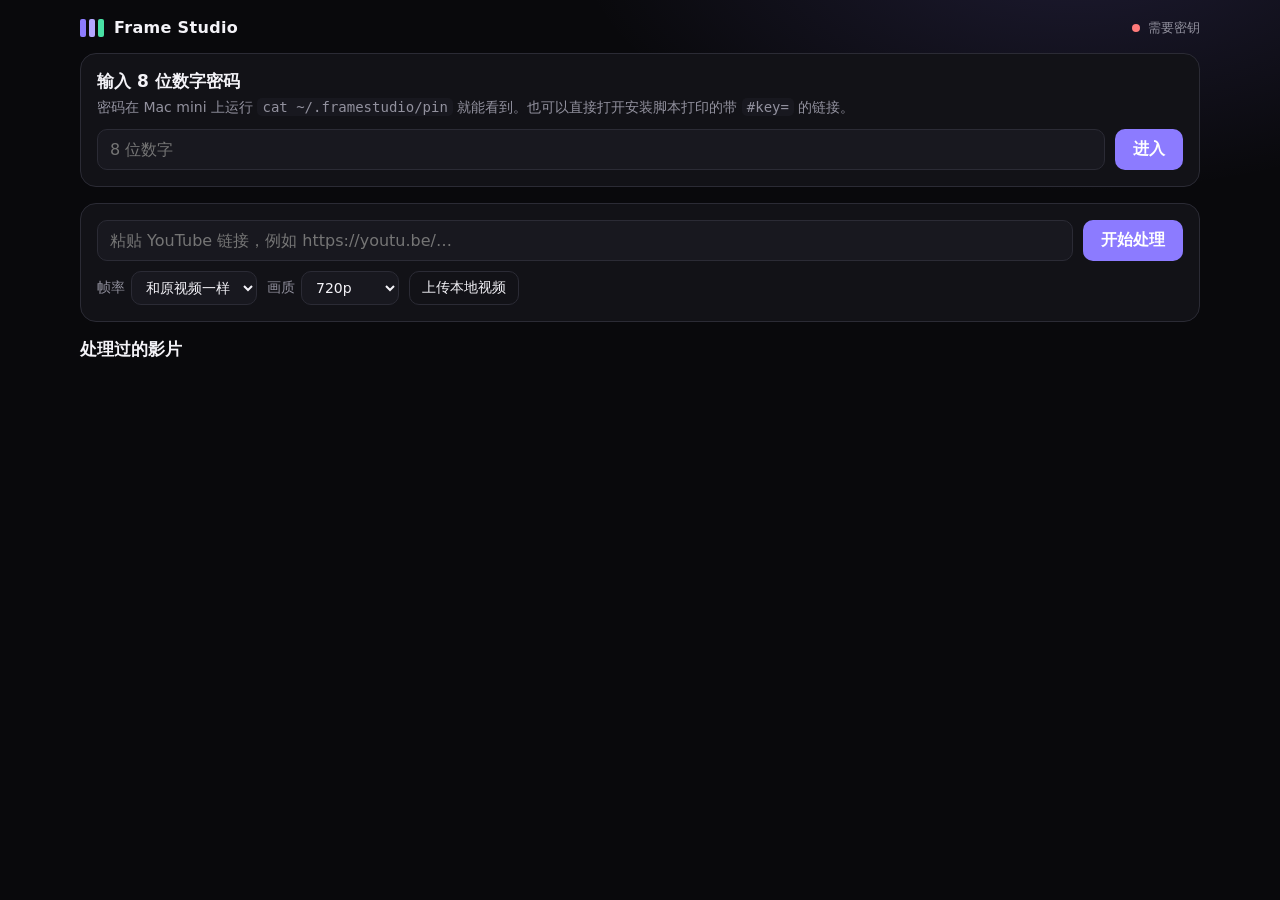
==== frame-player/index.html @ e5dbc132 "Short 8-digit PIN for the car: the page trades it for the key ~/.framestudio/pin is made on first st" ====
<!doctype html>
<html lang="zh-CN">
<head>
  <meta charset="utf-8">
  <meta name="viewport" content="width=device-width, initial-scale=1, viewport-fit=cover">
  <meta name="theme-color" content="#09090c">
  <meta name="description" content="把视频拆成一帧一帧的图片，再按帧率配着声音播放。">
  <title>Frame Studio</title>
  <link rel="stylesheet" href="./styles.css?v=4">
</head>
<body>
  <main class="shell">
    <header class="topbar">
      <div class="brand"><span class="brand-mark" aria-hidden="true"><i></i><i></i><i></i></span>Frame Studio</div>
      <div class="server" id="serverStatus"><span class="dot"></span><span id="serverText">连接中…</span></div>
    </header>

    <section class="card key-card" id="keyCard" hidden>
      <h2>输入 8 位数字密码</h2>
      <p>密码在 Mac mini 上运行 <code>cat ~/.framestudio/pin</code> 就能看到。也可以直接打开安装脚本打印的带 <code>#key=</code> 的链接。</p>
      <form id="keyForm" class="row">
        <input id="keyInput" type="text" inputmode="numeric" autocomplete="off" placeholder="8 位数字" required>
        <button class="primary" type="submit">进入</button>
      </form>
      <p class="note error" id="keyHint" hidden></p>
    </section>

    <section class="card new-card" id="newCard">
      <form id="newForm">
        <label class="sr-only" for="urlInput">YouTube 或视频链接</label>
        <div class="row">
          <input id="urlInput" type="url" inputmode="url" autocomplete="off" placeholder="粘贴 YouTube 链接，例如 https://youtu.be/…" required>
          <button class="primary" id="startBtn" type="submit">开始处理</button>
        </div>
        <div class="row options">
          <label>帧率
            <select id="fpsSelect">
              <option value="0" selected>和原视频一样</option>
              <option value="60">60 fps</option><option value="50">50 fps</option><option value="30">30 fps</option>
              <option value="25">25 fps</option><option value="24">24 fps</option><option value="15">15 fps</option>
              <option value="12">12 fps</option>
            </select>
          </label>
          <label>画质
            <select id="heightSelect">
              <option value="1080">1080p</option><option value="720" selected>720p</option>
              <option value="480">480p</option><option value="360">360p</option><option value="0">原始大小</option>
            </select>
          </label>
          <label class="ghost upload">上传本地视频<input id="fileInput" type="file" accept="video/*"></label>
        </div>
        <p class="note" id="newNote" hidden></p>
      </form>
    </section>

    <section class="card player-card" id="playerCard" hidden>
      <div class="stage" id="stage">
        <canvas id="canvas"></canvas>
        <div class="badge buffer-badge" id="bufferBadge" hidden>缓冲中…</div>
      </div>
      <div class="timeline-row">
        <span id="curTime">0:00.00</span>
        <input id="timeline" type="range" min="0" max="1000" step="1" value="0" aria-label="进度">
        <span id="durTime">0:00.00</span>
      </div>
      <div class="controls">
        <button class="ctl" id="prevBtn" title="上一帧 (←)" aria-label="上一帧"></button>
        <button class="ctl play" id="playBtn" title="播放/暂停 (空格)" aria-label="播放"></button>
        <button class="ctl" id="nextBtn" title="下一帧 (→)" aria-label="下一帧"></button>
        <select class="ctl rate" id="rateSelect" aria-label="速度">
          <option value="0.25">0.25×</option><option value="0.5">0.5×</option><option value="0.75">0.75×</option>
          <option value="1" selected>1×</option><option value="1.25">1.25×</option><option value="1.5">1.5×</option><option value="2">2×</option>
        </select>
        <span class="spacer"></span>
        <button class="ctl" id="muteBtn" title="静音 (M)" aria-label="静音"></button>
        <button class="ctl" id="fsBtn" title="全屏 (F)" aria-label="全屏"></button>
      </div>
      <div class="now">
        <strong id="nowTitle"></strong>
        <span id="nowInfo"></span>
      </div>
    </section>

    <section class="library">
      <div class="lib-head"><h2>处理过的影片</h2><span id="libInfo"></span></div>
      <div class="grid" id="grid"></div>
      <p class="empty" id="libEmpty" hidden>还没有影片。贴一个 YouTube 链接开始吧。</p>
    </section>
  </main>
  <script src="./app.js?v=6"></script>
</body>
</html>
---- frame-player/styles.css ----
:root {
  --bg: #09090c;
  --panel: #121217;
  --panel-2: #18181f;
  --line: #2b2b35;
  --text: #f4f3f8;
  --muted: #92919e;
  --violet: #8c7bff;
  --violet-2: #b4a7ff;
  --green: #48e0a4;
  --amber: #ffc861;
  --danger: #ff7a7a;
  --radius: 16px;
  color-scheme: dark;
}
* { box-sizing: border-box; }
html, body { margin: 0; }
body {
  background: radial-gradient(800px 420px at 84% -8%, rgba(140, 123, 255, .16), transparent 63%), var(--bg);
  color: var(--text);
  font-family: Inter, ui-sans-serif, system-ui, -apple-system, BlinkMacSystemFont, "PingFang SC", "Segoe UI", sans-serif;
  -webkit-font-smoothing: antialiased;
  min-height: 100vh;
}
button, input, select { font: inherit; color: inherit; }
[hidden] { display: none !important; }
.sr-only { position: absolute; width: 1px; height: 1px; overflow: hidden; clip: rect(0 0 0 0); }
code { background: var(--panel-2); padding: 1px 5px; border-radius: 5px; }

.shell { width: min(1120px, calc(100% - 32px)); margin: 0 auto; padding: 18px 0 calc(40px + env(safe-area-inset-bottom)); }
.topbar { display: flex; align-items: center; justify-content: space-between; margin-bottom: 16px; }
.brand { display: flex; align-items: center; gap: 10px; font-weight: 700; letter-spacing: .02em; }
.brand-mark { display: inline-flex; gap: 3px; }
.brand-mark i { width: 6px; height: 18px; border-radius: 2px; background: var(--violet); }
.brand-mark i:nth-child(2) { background: var(--violet-2); }
.brand-mark i:nth-child(3) { background: var(--green); }
.server { display: flex; align-items: center; gap: 8px; color: var(--muted); font-size: 13px; }
.server .dot { width: 8px; height: 8px; border-radius: 50%; background: var(--muted); }
.server.ok .dot { background: var(--green); }
.server.bad .dot { background: var(--danger); }

.card { background: var(--panel); border: 1px solid var(--line); border-radius: var(--radius); padding: 16px; margin-bottom: 16px; }
.card h2 { margin: 0 0 6px; font-size: 17px; }
.card p { color: var(--muted); margin: 0 0 12px; font-size: 14px; }
.row { display: flex; gap: 10px; align-items: center; flex-wrap: wrap; }
.row > input[type=url], .row > input[type=text] { flex: 1 1 260px; min-width: 0; }
input[type=url], input[type=text], select {
  background: var(--panel-2); border: 1px solid var(--line); border-radius: 10px; padding: 10px 12px; outline: none;
}
input:focus, select:focus { border-color: var(--violet); }
.options { margin-top: 10px; font-size: 14px; color: var(--muted); }
.options label { display: flex; align-items: center; gap: 6px; }
.options select { padding: 7px 10px; color: var(--text); }
button { cursor: pointer; border: 0; }
.primary { background: var(--violet); color: #fff; border-radius: 10px; padding: 10px 18px; font-weight: 600; }
.primary:disabled { opacity: .5; cursor: default; }
.ghost { border: 1px solid var(--line); border-radius: 10px; padding: 7px 12px; background: transparent; cursor: pointer; color: var(--text); }
.ghost:hover { border-color: var(--violet); }
.upload input { display: none; }
.note { margin: 10px 0 0 !important; font-size: 13px; }
.note.error { color: var(--danger) !important; }

.stage { position: relative; background: #000; border-radius: 12px; overflow: hidden; aspect-ratio: 16 / 9; display: grid; place-items: center; }
.stage canvas { width: 100%; height: 100%; object-fit: contain; display: block; }
.stage:fullscreen { border-radius: 0; aspect-ratio: auto; }
.badge { position: absolute; background: rgba(0, 0, 0, .6); border-radius: 8px; padding: 4px 8px; font-size: 12px; }
.buffer-badge { left: 50%; top: 50%; transform: translate(-50%, -50%); font-size: 14px; padding: 8px 14px; }
.timeline-row { display: flex; align-items: center; gap: 10px; margin-top: 12px; font-size: 13px; color: var(--muted); font-variant-numeric: tabular-nums; }
.timeline-row input { flex: 1; accent-color: var(--violet); }
.controls { display: flex; align-items: center; gap: 8px; margin-top: 8px; flex-wrap: wrap; }
.controls .spacer { flex: 1; }
.ctl {
  height: 40px; min-width: 44px; padding: 0 10px; border-radius: 10px;
  background: var(--panel-2); border: 1px solid var(--line); color: var(--text);
  display: inline-flex; align-items: center; justify-content: center;
  font-size: 14px; font-weight: 600; line-height: 1; cursor: pointer;
  -webkit-appearance: none; appearance: none; -webkit-tap-highlight-color: transparent;
}
.ctl:hover { border-color: var(--violet); }
.ctl svg { width: 20px; height: 20px; fill: currentColor; }
.ctl.play { background: var(--violet); border-color: var(--violet); color: #fff; min-width: 56px; }
select.ctl { padding: 0 12px; text-align: center; text-align-last: center; }

/* Fullscreen: the browser's own where it works, otherwise (iPhone) the
   player card simply covers the page. Controls stay underneath the picture. */
.player-card.is-fs {
  position: fixed; inset: 0; z-index: 1000; margin: 0; border: 0; border-radius: 0; background: #000;
  display: flex; flex-direction: column; width: 100%; height: 100%;
  padding: env(safe-area-inset-top) calc(12px + env(safe-area-inset-right)) calc(8px + env(safe-area-inset-bottom)) calc(12px + env(safe-area-inset-left));
}
.player-card.is-fs .stage { flex: 1 1 auto; min-height: 0; aspect-ratio: auto !important; border-radius: 0; }
.player-card.is-fs .now { display: none; }
body.fs-lock { overflow: hidden; }
.now { display: flex; flex-wrap: wrap; gap: 4px 12px; align-items: baseline; margin-top: 12px; }
.now strong { font-size: 15px; }
.now span { color: var(--muted); font-size: 13px; }

.lib-head { display: flex; align-items: baseline; justify-content: space-between; margin: 8px 0 10px; }
.lib-head h2 { margin: 0; font-size: 17px; }
.lib-head span { color: var(--muted); font-size: 13px; }
.grid { display: grid; grid-template-columns: repeat(auto-fill, minmax(240px, 1fr)); gap: 12px; }
.item { background: var(--panel); border: 1px solid var(--line); border-radius: 14px; overflow: hidden; display: flex; flex-direction: column; }
.item.active { border-color: var(--violet); }
.thumb { aspect-ratio: 16 / 9; background: var(--panel-2) center / cover no-repeat; position: relative; cursor: pointer; }
.thumb .dur { position: absolute; right: 8px; bottom: 8px; background: rgba(0, 0, 0, .7); border-radius: 6px; padding: 2px 6px; font-size: 12px; }
.thumb.pending { cursor: default; display: grid; place-items: center; color: var(--muted); font-size: 13px; }
.item-body { padding: 10px 12px 12px; display: flex; flex-direction: column; gap: 6px; flex: 1; }
.item-title { font-size: 14px; font-weight: 600; overflow: hidden; text-overflow: ellipsis; display: -webkit-box; -webkit-line-clamp: 2; -webkit-box-orient: vertical; word-break: break-all; }
.item-meta { color: var(--muted); font-size: 12px; }
.item-meta.error { color: var(--danger); white-space: pre-wrap; max-height: 5.5em; overflow: auto; }
.bar { height: 6px; background: var(--panel-2); border-radius: 3px; overflow: hidden; }
.bar i { display: block; height: 100%; background: var(--amber); width: 0; transition: width .4s; }
.item-actions { display: flex; gap: 6px; margin-top: auto; padding-top: 4px; flex-wrap: wrap; }
.item-actions button, .item-actions a { font-size: 13px; padding: 5px 10px; text-decoration: none; }
.item-actions .danger { color: var(--danger); }
.item-actions .danger.confirm { background: var(--danger); color: #fff; border-color: var(--danger); }
.empty { color: var(--muted); font-size: 14px; }

@media (max-width: 560px) {
  .shell { width: calc(100% - 32px); }
  .card { padding: 12px; }
    .row .primary { flex: 1 1 100%; }
  .controls { gap: 6px; flex-wrap: nowrap; }
  .ctl { min-width: 40px; padding: 0 8px; }
  .ctl.play { min-width: 50px; }
}
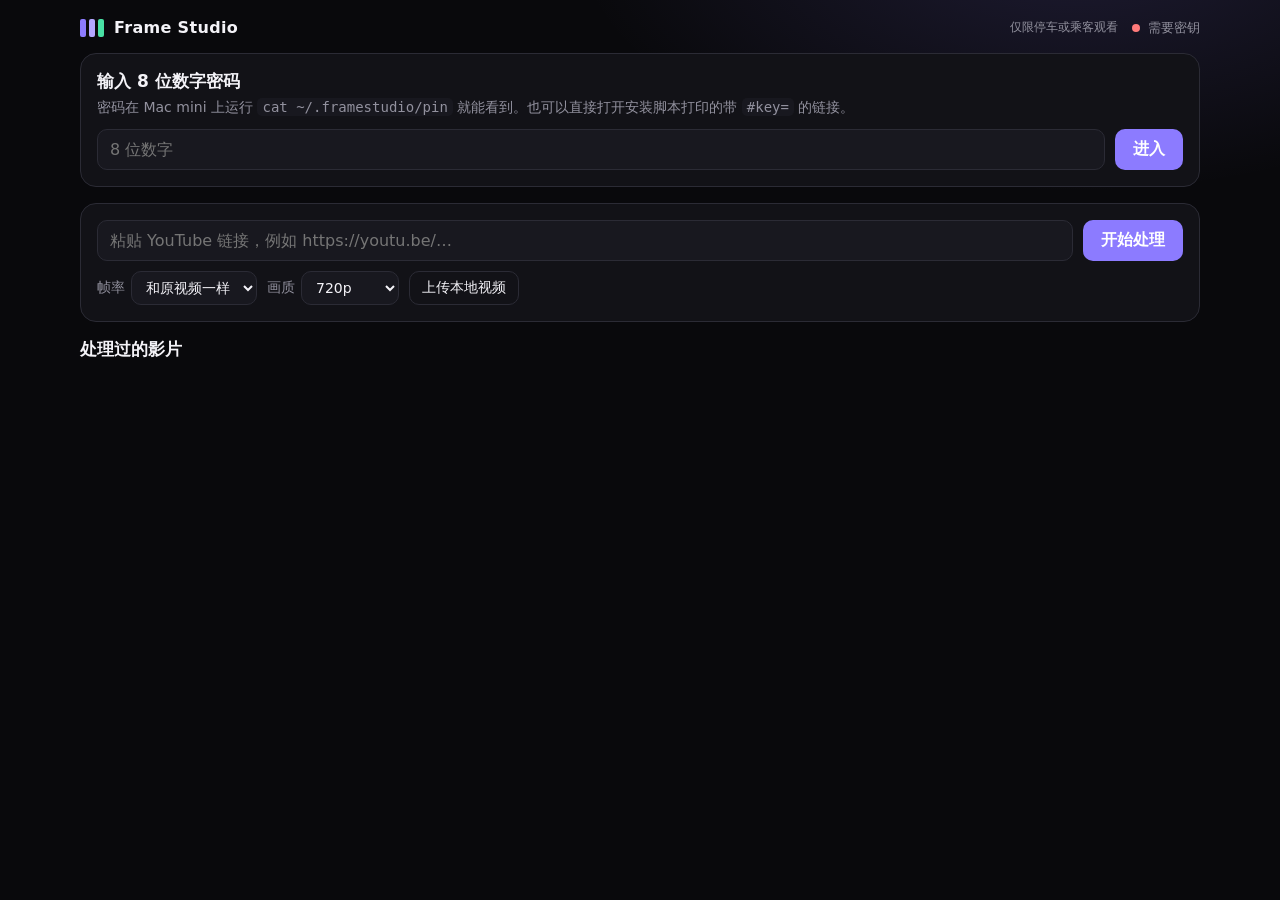
==== commit aca01764: "Player: play sound through Web Audio when the browser refuses an audio element Tesla's browser refus" ====
--- a/frame-player/index.html
+++ b/frame-player/index.html
@@ -6,12 +6,13 @@
   <meta name="theme-color" content="#09090c">
   <meta name="description" content="把视频拆成一帧一帧的图片，再按帧率配着声音播放。">
   <title>Frame Studio</title>
-  <link rel="stylesheet" href="./styles.css?v=4">
+  <link rel="stylesheet" href="./styles.css?v=5">
 </head>
 <body>
   <main class="shell">
     <header class="topbar">
       <div class="brand"><span class="brand-mark" aria-hidden="true"><i></i><i></i><i></i></span>Frame Studio</div>
+      <div class="safe-use">仅限停车或乘客观看</div>
       <div class="server" id="serverStatus"><span class="dot"></span><span id="serverText">连接中…</span></div>
     </header>
 
@@ -87,6 +88,6 @@
       <p class="empty" id="libEmpty" hidden>还没有影片。贴一个 YouTube 链接开始吧。</p>
     </section>
   </main>
-  <script src="./app.js?v=6"></script>
+  <script src="./app.js?v=7"></script>
 </body>
 </html>
--- a/frame-player/styles.css
+++ b/frame-player/styles.css
@@ -34,6 +34,7 @@
 .brand-mark i { width: 6px; height: 18px; border-radius: 2px; background: var(--violet); }
 .brand-mark i:nth-child(2) { background: var(--violet-2); }
 .brand-mark i:nth-child(3) { background: var(--green); }
+.safe-use { margin-left: auto; margin-right: 14px; color: var(--muted); font-size: 12px; }
 .server { display: flex; align-items: center; gap: 8px; color: var(--muted); font-size: 13px; }
 .server .dot { width: 8px; height: 8px; border-radius: 50%; background: var(--muted); }
 .server.ok .dot { background: var(--green); }
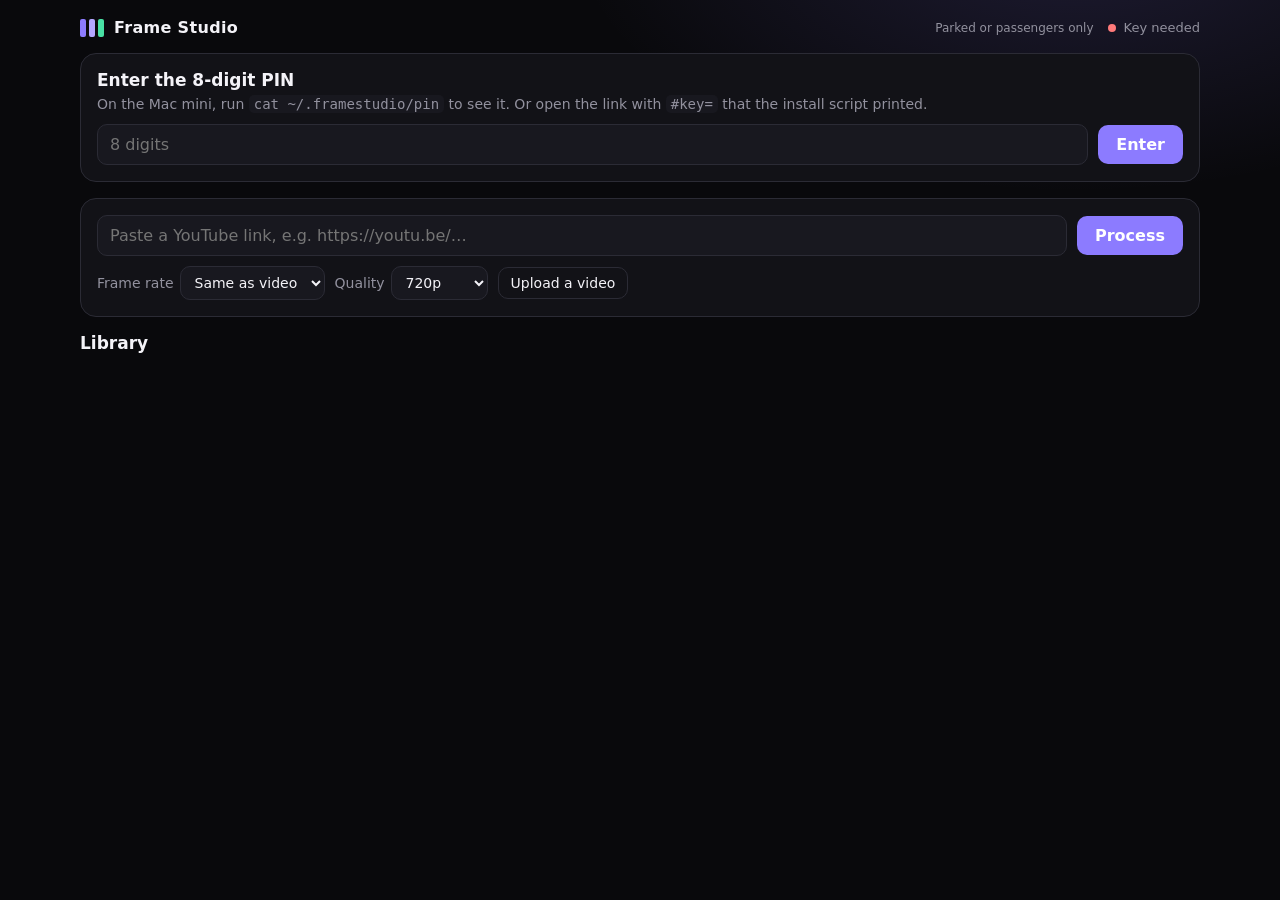
==== commit aa46298c: "Frame Studio UI in English Page, player, library and server messages are English now; older videos' " ====
--- a/frame-player/index.html
+++ b/frame-player/index.html
@@ -1,54 +1,54 @@
 <!doctype html>
-<html lang="zh-CN">
+<html lang="en">
 <head>
   <meta charset="utf-8">
   <meta name="viewport" content="width=device-width, initial-scale=1, viewport-fit=cover">
   <meta name="theme-color" content="#09090c">
-  <meta name="description" content="把视频拆成一帧一帧的图片，再按帧率配着声音播放。">
+  <meta name="description" content="Turns a video into frame images and plays them back at their frame rate with sound.">
   <title>Frame Studio</title>
-  <link rel="stylesheet" href="./styles.css?v=5">
+  <link rel="stylesheet" href="./styles.css?v=6">
 </head>
 <body>
   <main class="shell">
     <header class="topbar">
       <div class="brand"><span class="brand-mark" aria-hidden="true"><i></i><i></i><i></i></span>Frame Studio</div>
-      <div class="safe-use">仅限停车或乘客观看</div>
-      <div class="server" id="serverStatus"><span class="dot"></span><span id="serverText">连接中…</span></div>
+      <div class="safe-use">Parked or passengers only</div>
+      <div class="server" id="serverStatus"><span class="dot"></span><span id="serverText">Connecting…</span></div>
     </header>
 
     <section class="card key-card" id="keyCard" hidden>
-      <h2>输入 8 位数字密码</h2>
-      <p>密码在 Mac mini 上运行 <code>cat ~/.framestudio/pin</code> 就能看到。也可以直接打开安装脚本打印的带 <code>#key=</code> 的链接。</p>
+      <h2>Enter the 8-digit PIN</h2>
+      <p>On the Mac mini, run <code>cat ~/.framestudio/pin</code> to see it. Or open the link with <code>#key=</code> that the install script printed.</p>
       <form id="keyForm" class="row">
-        <input id="keyInput" type="text" inputmode="numeric" autocomplete="off" placeholder="8 位数字" required>
-        <button class="primary" type="submit">进入</button>
+        <input id="keyInput" type="text" inputmode="numeric" autocomplete="off" placeholder="8 digits" required>
+        <button class="primary" type="submit">Enter</button>
       </form>
       <p class="note error" id="keyHint" hidden></p>
     </section>
 
     <section class="card new-card" id="newCard">
       <form id="newForm">
-        <label class="sr-only" for="urlInput">YouTube 或视频链接</label>
+        <label class="sr-only" for="urlInput">YouTube or video link</label>
         <div class="row">
-          <input id="urlInput" type="url" inputmode="url" autocomplete="off" placeholder="粘贴 YouTube 链接，例如 https://youtu.be/…" required>
-          <button class="primary" id="startBtn" type="submit">开始处理</button>
+          <input id="urlInput" type="url" inputmode="url" autocomplete="off" placeholder="Paste a YouTube link, e.g. https://youtu.be/…" required>
+          <button class="primary" id="startBtn" type="submit">Process</button>
         </div>
         <div class="row options">
-          <label>帧率
+          <label>Frame rate
             <select id="fpsSelect">
-              <option value="0" selected>和原视频一样</option>
+              <option value="0" selected>Same as video</option>
               <option value="60">60 fps</option><option value="50">50 fps</option><option value="30">30 fps</option>
               <option value="25">25 fps</option><option value="24">24 fps</option><option value="15">15 fps</option>
               <option value="12">12 fps</option>
             </select>
           </label>
-          <label>画质
+          <label>Quality
             <select id="heightSelect">
               <option value="1080">1080p</option><option value="720" selected>720p</option>
-              <option value="480">480p</option><option value="360">360p</option><option value="0">原始大小</option>
+              <option value="480">480p</option><option value="360">360p</option><option value="0">Original</option>
             </select>
           </label>
-          <label class="ghost upload">上传本地视频<input id="fileInput" type="file" accept="video/*"></label>
+          <label class="ghost upload">Upload a video<input id="fileInput" type="file" accept="video/*"></label>
         </div>
         <p class="note" id="newNote" hidden></p>
       </form>
@@ -57,24 +57,24 @@
     <section class="card player-card" id="playerCard" hidden>
       <div class="stage" id="stage">
         <canvas id="canvas"></canvas>
-        <div class="badge buffer-badge" id="bufferBadge" hidden>缓冲中…</div>
+        <div class="badge buffer-badge" id="bufferBadge" hidden>Buffering…</div>
       </div>
       <div class="timeline-row">
         <span id="curTime">0:00.00</span>
-        <input id="timeline" type="range" min="0" max="1000" step="1" value="0" aria-label="进度">
+        <input id="timeline" type="range" min="0" max="1000" step="1" value="0" aria-label="Position">
         <span id="durTime">0:00.00</span>
       </div>
       <div class="controls">
-        <button class="ctl" id="prevBtn" title="上一帧 (←)" aria-label="上一帧"></button>
-        <button class="ctl play" id="playBtn" title="播放/暂停 (空格)" aria-label="播放"></button>
-        <button class="ctl" id="nextBtn" title="下一帧 (→)" aria-label="下一帧"></button>
-        <select class="ctl rate" id="rateSelect" aria-label="速度">
+        <button class="ctl" id="prevBtn" title="Previous frame (←)" aria-label="Previous frame"></button>
+        <button class="ctl play" id="playBtn" title="Play/pause (Space)" aria-label="Play"></button>
+        <button class="ctl" id="nextBtn" title="Next frame (→)" aria-label="Next frame"></button>
+        <select class="ctl rate" id="rateSelect" aria-label="Speed">
           <option value="0.25">0.25×</option><option value="0.5">0.5×</option><option value="0.75">0.75×</option>
           <option value="1" selected>1×</option><option value="1.25">1.25×</option><option value="1.5">1.5×</option><option value="2">2×</option>
         </select>
         <span class="spacer"></span>
-        <button class="ctl" id="muteBtn" title="静音 (M)" aria-label="静音"></button>
-        <button class="ctl" id="fsBtn" title="全屏 (F)" aria-label="全屏"></button>
+        <button class="ctl" id="muteBtn" title="Mute (M)" aria-label="Mute"></button>
+        <button class="ctl" id="fsBtn" title="Fullscreen (F)" aria-label="Fullscreen"></button>
       </div>
       <div class="now">
         <strong id="nowTitle"></strong>
@@ -83,11 +83,11 @@
     </section>
 
     <section class="library">
-      <div class="lib-head"><h2>处理过的影片</h2><span id="libInfo"></span></div>
+      <div class="lib-head"><h2>Library</h2><span id="libInfo"></span></div>
       <div class="grid" id="grid"></div>
-      <p class="empty" id="libEmpty" hidden>还没有影片。贴一个 YouTube 链接开始吧。</p>
+      <p class="empty" id="libEmpty" hidden>No videos yet. Paste a YouTube link to start.</p>
     </section>
   </main>
-  <script src="./app.js?v=7"></script>
+  <script src="./app.js?v=9"></script>
 </body>
 </html>
--- a/frame-player/styles.css
+++ b/frame-player/styles.css
@@ -29,13 +29,14 @@
 
 .shell { width: min(1120px, calc(100% - 32px)); margin: 0 auto; padding: 18px 0 calc(40px + env(safe-area-inset-bottom)); }
 .topbar { display: flex; align-items: center; justify-content: space-between; margin-bottom: 16px; }
-.brand { display: flex; align-items: center; gap: 10px; font-weight: 700; letter-spacing: .02em; }
+.topbar { flex-wrap: wrap; }
+.brand { white-space: nowrap; display: flex; align-items: center; gap: 10px; font-weight: 700; letter-spacing: .02em; }
 .brand-mark { display: inline-flex; gap: 3px; }
 .brand-mark i { width: 6px; height: 18px; border-radius: 2px; background: var(--violet); }
 .brand-mark i:nth-child(2) { background: var(--violet-2); }
 .brand-mark i:nth-child(3) { background: var(--green); }
 .safe-use { margin-left: auto; margin-right: 14px; color: var(--muted); font-size: 12px; }
-.server { display: flex; align-items: center; gap: 8px; color: var(--muted); font-size: 13px; }
+.server { white-space: nowrap; display: flex; align-items: center; gap: 8px; color: var(--muted); font-size: 13px; }
 .server .dot { width: 8px; height: 8px; border-radius: 50%; background: var(--muted); }
 .server.ok .dot { background: var(--green); }
 .server.bad .dot { background: var(--danger); }
@@ -122,6 +123,7 @@
   .card { padding: 12px; }
     .row .primary { flex: 1 1 100%; }
   .controls { gap: 6px; flex-wrap: nowrap; }
+  .safe-use { order: 3; width: 100%; margin: 6px 0 0; }
   .ctl { min-width: 40px; padding: 0 8px; }
   .ctl.play { min-width: 50px; }
 }
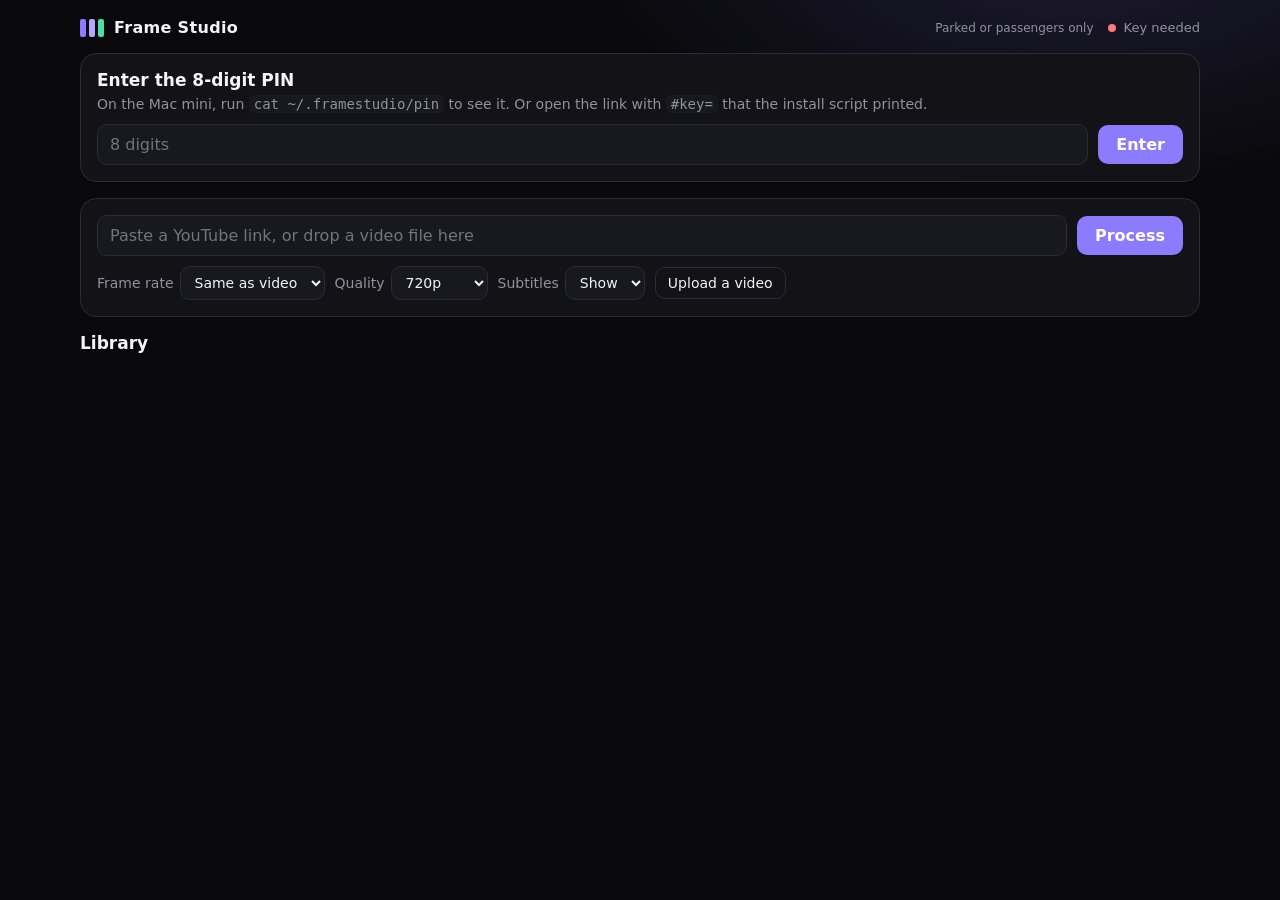
==== commit e84a48d2: "Frame Studio: MKV uploads with subtitles burned in, drag and drop - Upload accepts .mkv and other co" ====
--- a/frame-player/index.html
+++ b/frame-player/index.html
@@ -6,7 +6,7 @@
   <meta name="theme-color" content="#09090c">
   <meta name="description" content="Turns a video into frame images and plays them back at their frame rate with sound.">
   <title>Frame Studio</title>
-  <link rel="stylesheet" href="./styles.css?v=6">
+  <link rel="stylesheet" href="./styles.css?v=10">
 </head>
 <body>
   <main class="shell">
@@ -30,7 +30,7 @@
       <form id="newForm">
         <label class="sr-only" for="urlInput">YouTube or video link</label>
         <div class="row">
-          <input id="urlInput" type="url" inputmode="url" autocomplete="off" placeholder="Paste a YouTube link, e.g. https://youtu.be/…" required>
+          <input id="urlInput" type="url" inputmode="url" autocomplete="off" placeholder="Paste a YouTube link, or drop a video file here" required>
           <button class="primary" id="startBtn" type="submit">Process</button>
         </div>
         <div class="row options">
@@ -48,7 +48,12 @@
               <option value="480">480p</option><option value="360">360p</option><option value="0">Original</option>
             </select>
           </label>
-          <label class="ghost upload">Upload a video<input id="fileInput" type="file" accept="video/*"></label>
+          <label title="For uploaded files that carry subtitles (e.g. MKV)">Subtitles
+            <select id="subsSelect">
+              <option value="1" selected>Show</option><option value="0">Off</option>
+            </select>
+          </label>
+          <label class="ghost upload">Upload a video<input id="fileInput" type="file" accept="video/*,.mkv,.webm,.avi,.mov,.m4v,.ts,.m2ts,.flv,.wmv,.mpg,.mpeg"></label>
         </div>
         <p class="note" id="newNote" hidden></p>
       </form>
@@ -78,6 +83,7 @@
       </div>
       <div class="now">
         <strong id="nowTitle"></strong>
+        <span class="resume" id="resumeInfo" hidden><span id="resumeText"></span> · <button class="link" id="restartBtn" type="button">Start over</button></span>
         <span id="nowInfo"></span>
       </div>
     </section>
@@ -88,6 +94,6 @@
       <p class="empty" id="libEmpty" hidden>No videos yet. Paste a YouTube link to start.</p>
     </section>
   </main>
-  <script src="./app.js?v=9"></script>
+  <script src="./app.js?v=13"></script>
 </body>
 </html>
--- a/frame-player/styles.css
+++ b/frame-player/styles.css
@@ -59,11 +59,14 @@
 .ghost { border: 1px solid var(--line); border-radius: 10px; padding: 7px 12px; background: transparent; cursor: pointer; color: var(--text); }
 .ghost:hover { border-color: var(--violet); }
 .upload input { display: none; }
+.new-card.drop { border-color: var(--violet); border-style: dashed; }
 .note { margin: 10px 0 0 !important; font-size: 13px; }
 .note.error { color: var(--danger) !important; }
 
 .stage { position: relative; background: #000; border-radius: 12px; overflow: hidden; aspect-ratio: 16 / 9; display: grid; place-items: center; }
-.stage canvas { width: 100%; height: 100%; object-fit: contain; display: block; }
+/* The canvas never sizes the stage: it fills it and the picture is fitted
+   inside, so in fullscreen it cannot run under the controls. */
+.stage canvas { position: absolute; inset: 0; width: 100%; height: 100%; object-fit: contain; display: block; }
 .stage:fullscreen { border-radius: 0; aspect-ratio: auto; }
 .badge { position: absolute; background: rgba(0, 0, 0, .6); border-radius: 8px; padding: 4px 8px; font-size: 12px; }
 .buffer-badge { left: 50%; top: 50%; transform: translate(-50%, -50%); font-size: 14px; padding: 8px 14px; }
@@ -127,3 +130,8 @@
   .ctl { min-width: 40px; padding: 0 8px; }
   .ctl.play { min-width: 50px; }
 }
+
+.thumb .watched { position: absolute; left: 0; right: 0; bottom: 0; height: 4px; background: rgba(255, 255, 255, .25); }
+.thumb .watched i { display: block; height: 100%; background: var(--violet); }
+.now .resume { color: var(--violet-2); }
+.link { background: none; border: 0; padding: 0; color: var(--violet-2); text-decoration: underline; cursor: pointer; font-size: inherit; }
